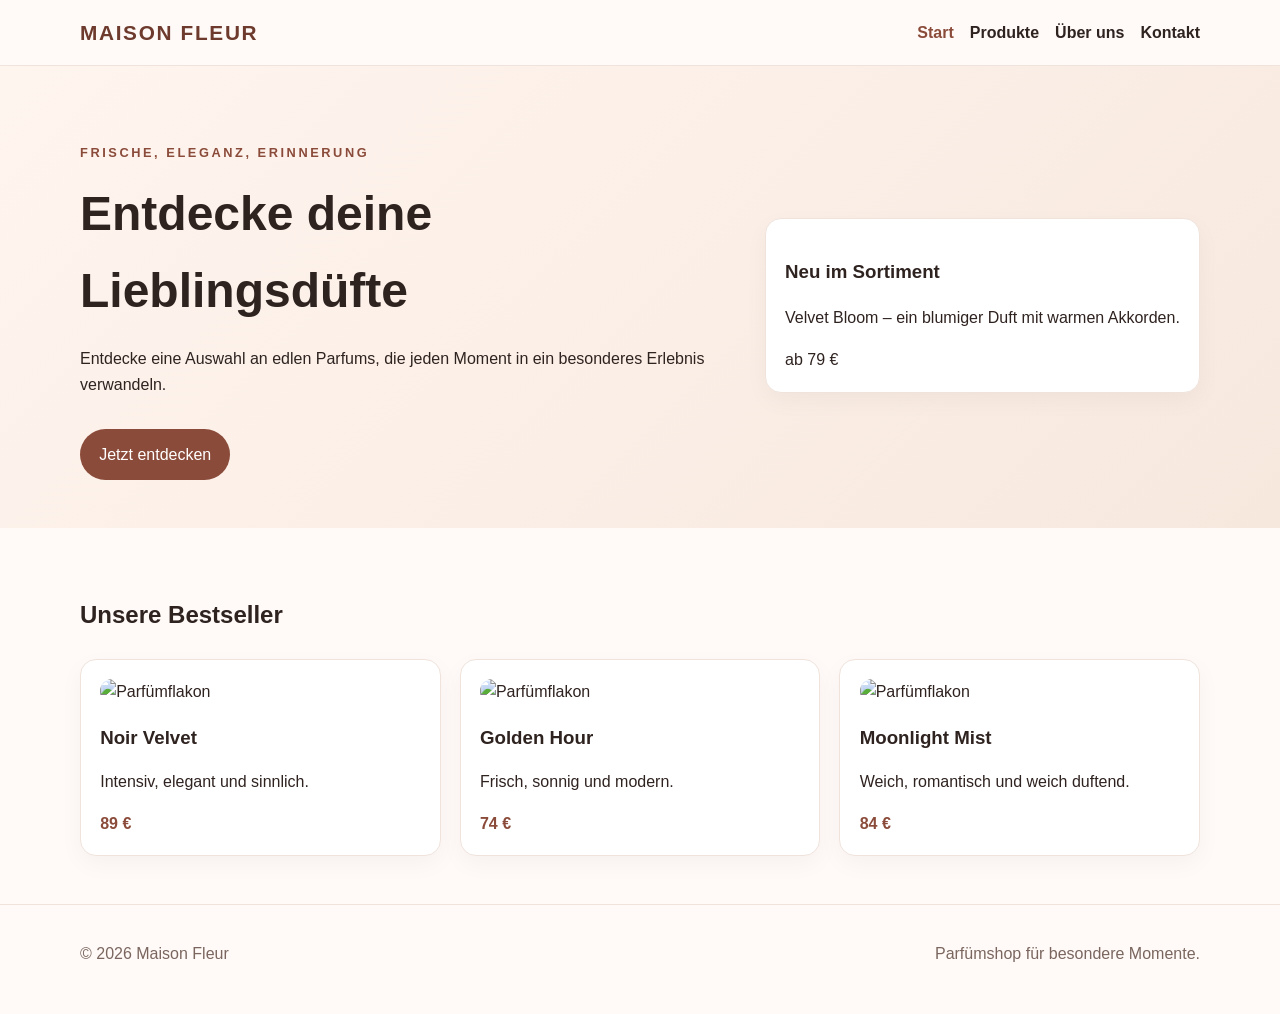
==== index.html @ 1e52252b "first" ====
<!DOCTYPE html>
<html lang="de">
  <head>
    <meta charset="UTF-8" />
    <meta name="viewport" content="width=device-width, initial-scale=1.0" />
    <title>Parfüm Shop | Startseite</title>
    <meta
      name="description"
      content="Ein einfacher Mehrseiten-Parfümshop mit eleganten Düften und einer schönen Produktübersicht."
    />
    <link rel="stylesheet" href="styles.css" />
  </head>
  <body>
    <header class="site-header">
      <div class="container nav-bar">
        <a href="index.html" class="logo">Maison Fleur</a>
        <button class="nav-toggle" aria-label="Menü öffnen" aria-expanded="false">
          ☰
        </button>
        <nav class="nav-links">
          <a href="index.html" class="active">Start</a>
          <a href="produkte.html">Produkte</a>
          <a href="ueber-uns.html">Über uns</a>
          <a href="kontakt.html">Kontakt</a>
        </nav>
      </div>
    </header>

    <main>
      <section class="hero">
        <div class="container hero-grid">
          <div>
            <p class="eyebrow">Frische, Eleganz, Erinnerung</p>
            <h1>Entdecke deine Lieblingsdüfte</h1>
            <p>
              Entdecke eine Auswahl an edlen Parfums, die jeden Moment in ein
              besonderes Erlebnis verwandeln.
            </p>
            <a class="btn btn-primary" href="produkte.html">Jetzt entdecken</a>
          </div>
          <div class="hero-card">
            <h3>Neu im Sortiment</h3>
            <p>Velvet Bloom – ein blumiger Duft mit warmen Akkorden.</p>
            <span class="price">ab 79 €</span>
          </div>
        </div>
      </section>

      <section class="container section">
        <h2>Unsere Bestseller</h2>
        <div class="card-grid">
          <article class="card">
            <img
              src="https://images.unsplash.com/photo-1592945403244-b3fbafd7f539?auto=format&fit=crop&w=900&q=80"
              alt="Parfümflakon"
            />
            <h3>Noir Velvet</h3>
            <p>Intensiv, elegant und sinnlich.</p>
            <span>89 €</span>
          </article>
          <article class="card">
            <img
              src="https://images.unsplash.com/photo-1617038260897-41a1f14a8ca0?auto=format&fit=crop&w=900&q=80"
              alt="Parfümflakon"
            />
            <h3>Golden Hour</h3>
            <p>Frisch, sonnig und modern.</p>
            <span>74 €</span>
          </article>
          <article class="card">
            <img
              src="https://images.unsplash.com/photo-1585386959984-a4155224a1ad?auto=format&fit=crop&w=900&q=80"
              alt="Parfümflakon"
            />
            <h3>Moonlight Mist</h3>
            <p>Weich, romantisch und weich duftend.</p>
            <span>84 €</span>
          </article>
        </div>
      </section>
    </main>

    <footer class="site-footer">
      <div class="container footer-content">
        <p>© <span id="year"></span> Maison Fleur</p>
        <p>Parfümshop für besondere Momente.</p>
      </div>
    </footer>

    <script src="script.js"></script>
  </body>
</html>
---- styles.css ----
:root {
  --bg: #fffaf7;
  --text: #2f2320;
  --primary: #8b4b3a;
  --primary-dark: #6d3a2d;
  --muted: #7a665f;
  --card: #ffffff;
  --border: #f0e3dc;
}

* {
  box-sizing: border-box;
}

body {
  margin: 0;
  font-family: Arial, Helvetica, sans-serif;
  background: var(--bg);
  color: var(--text);
  line-height: 1.6;
}

img {
  width: 100%;
  display: block;
  border-radius: 12px;
}

.container {
  width: min(1120px, 92%);
  margin: 0 auto;
}

.site-header {
  background: rgba(255, 250, 247, 0.95);
  border-bottom: 1px solid var(--border);
  position: sticky;
  top: 0;
  z-index: 10;
}

.nav-bar {
  display: flex;
  justify-content: space-between;
  align-items: center;
  padding: 1rem 0;
}

.logo {
  font-size: 1.3rem;
  font-weight: 700;
  color: var(--primary-dark);
  text-decoration: none;
  letter-spacing: 0.08em;
  text-transform: uppercase;
}

.nav-links {
  display: flex;
  gap: 1rem;
}

.nav-links a {
  text-decoration: none;
  color: var(--text);
  font-weight: 600;
}

.nav-links a.active,
.nav-links a:hover {
  color: var(--primary);
}

.nav-toggle {
  display: none;
  border: 0;
  background: transparent;
  font-size: 1.4rem;
  cursor: pointer;
}

.hero {
  padding: 4rem 0 3rem;
  background: linear-gradient(135deg, #fff5ef, #f7e8de);
}

.hero-grid {
  display: grid;
  grid-template-columns: 1.2fr 0.8fr;
  gap: 2rem;
  align-items: center;
}

.eyebrow {
  color: var(--primary);
  letter-spacing: 0.2em;
  text-transform: uppercase;
  font-weight: 700;
  font-size: 0.8rem;
}

.hero h1,
.section h1 {
  font-size: clamp(2rem, 4vw, 3rem);
  margin: 0 0 1rem;
}

.hero-card,
.card,
.info-box,
.contact-form {
  background: var(--card);
  border: 1px solid var(--border);
  border-radius: 16px;
  padding: 1.2rem;
  box-shadow: 0 8px 24px rgba(0, 0, 0, 0.04);
}

.btn {
  display: inline-block;
  padding: 0.8rem 1.2rem;
  border-radius: 999px;
  text-decoration: none;
  border: none;
  cursor: pointer;
  margin-top: 1rem;
}

.btn-primary {
  background: var(--primary);
  color: white;
}

.btn-primary:hover {
  background: var(--primary-dark);
}

.section {
  padding: 3rem 0;
}

.card-grid {
  display: grid;
  grid-template-columns: repeat(3, 1fr);
  gap: 1.2rem;
  margin-top: 1.5rem;
}

.card h3 {
  margin-bottom: 0.3rem;
}

.card span {
  color: var(--primary);
  font-weight: 700;
}

.intro-text {
  color: var(--muted);
}

.about-page p,
.contact-page p {
  max-width: 700px;
}

.info-box ul {
  padding-left: 1.2rem;
}

.contact-form {
  display: grid;
  gap: 1rem;
  max-width: 600px;
}

.contact-form label {
  display: grid;
  gap: 0.4rem;
  font-weight: 600;
}

.contact-form input,
.contact-form textarea {
  border: 1px solid var(--border);
  border-radius: 10px;
  padding: 0.8rem;
  font: inherit;
}

.form-message {
  min-height: 1.4rem;
  color: var(--primary-dark);
  font-weight: 600;
}

.site-footer {
  border-top: 1px solid var(--border);
  padding: 1.2rem 0 2rem;
  color: var(--muted);
}

.footer-content {
  display: flex;
  justify-content: space-between;
  flex-wrap: wrap;
  gap: 0.5rem;
}

@media (max-width: 768px) {
  .nav-toggle {
    display: block;
  }

  .nav-links {
    display: none;
    flex-direction: column;
    position: absolute;
    top: 60px;
    right: 4%;
    background: white;
    padding: 1rem;
    border: 1px solid var(--border);
    border-radius: 12px;
  }

  .nav-links.open {
    display: flex;
  }

  .hero-grid,
  .card-grid {
    grid-template-columns: 1fr;
  }
}
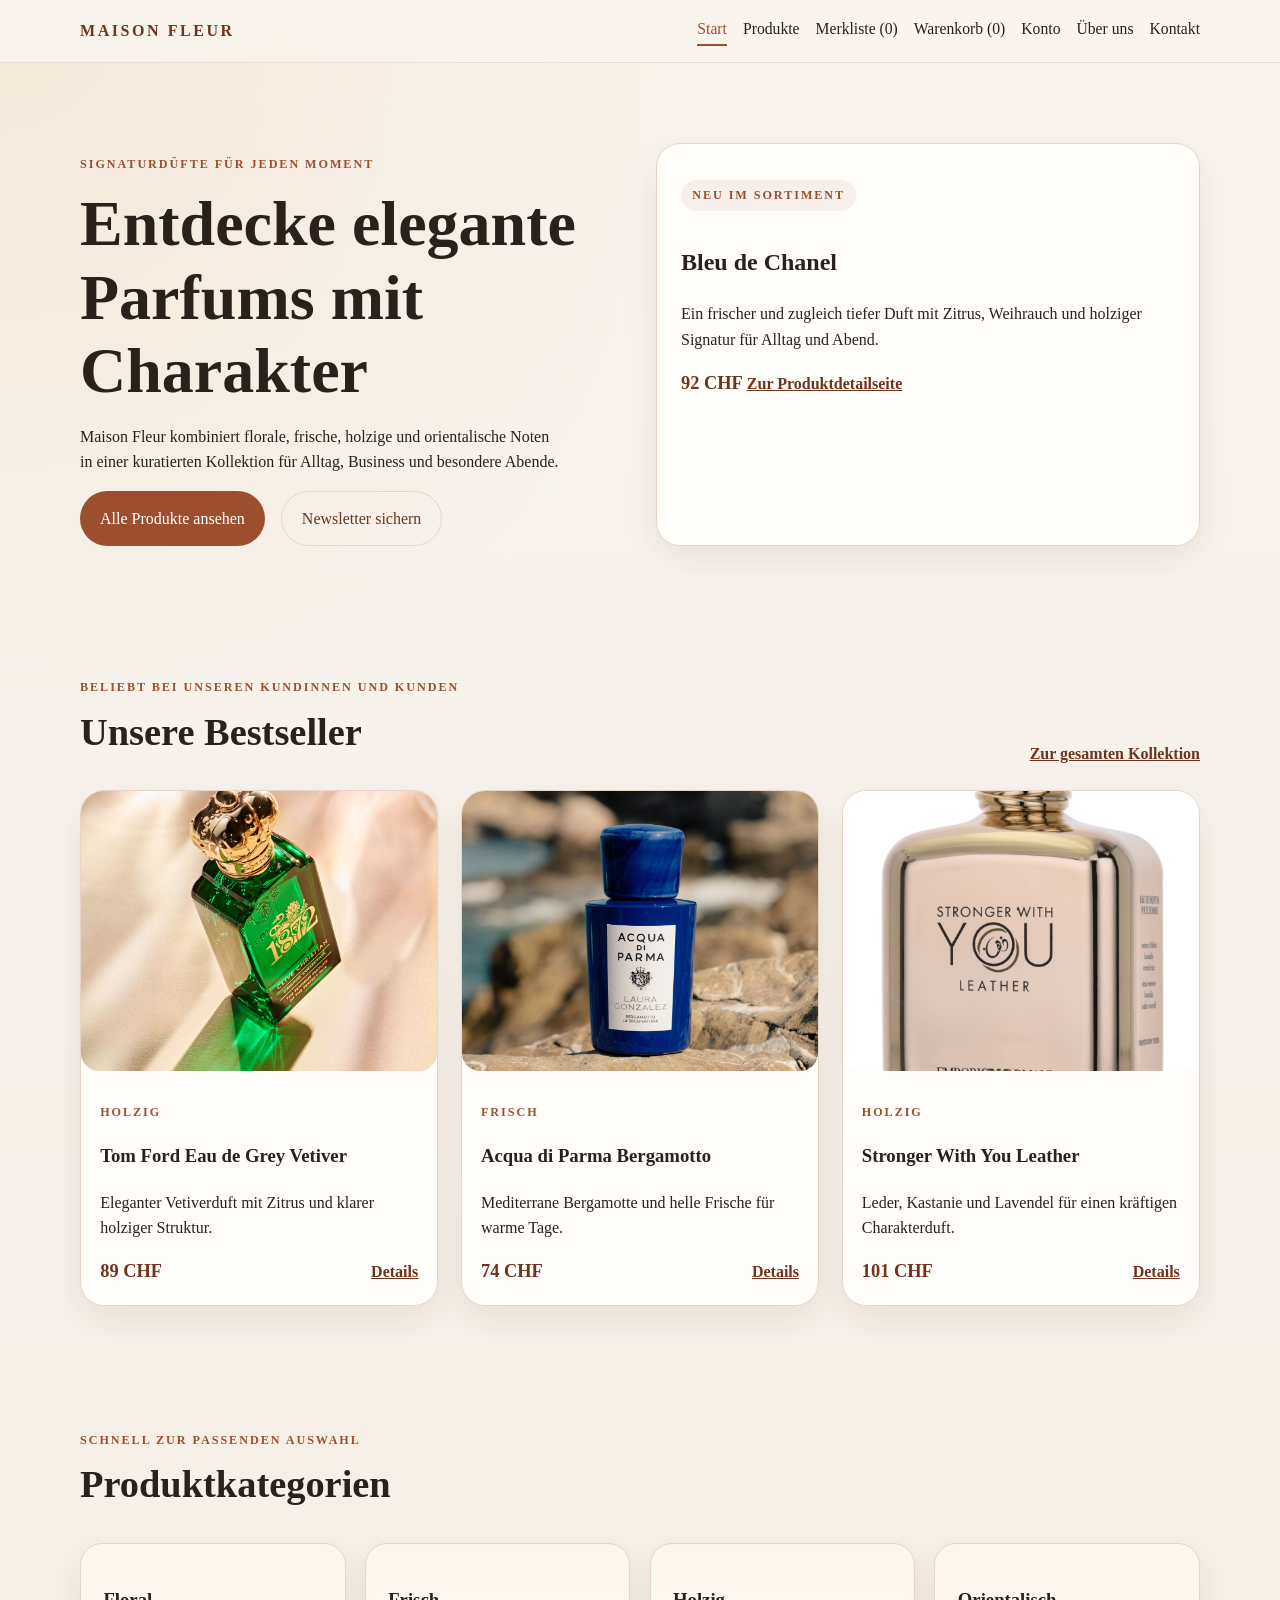
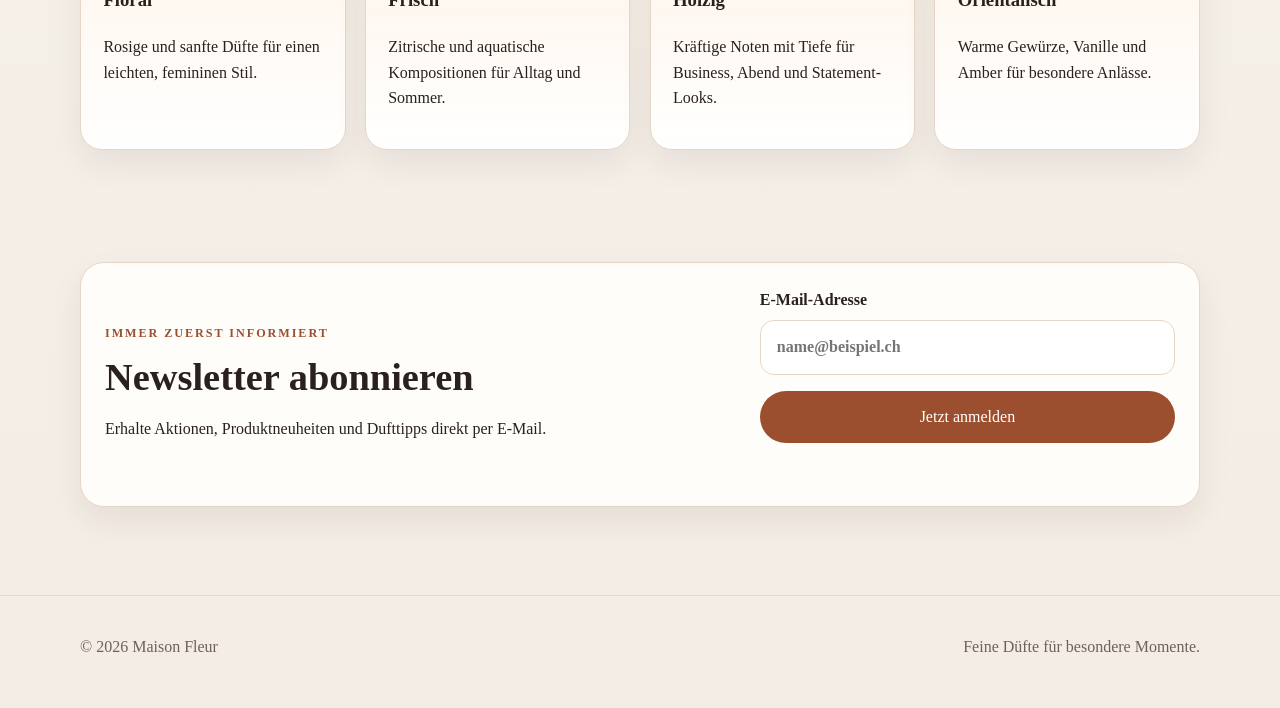
==== commit e800c06b: "ki doku, doku readme" ====
--- a/index.html
+++ b/index.html
@@ -3,10 +3,10 @@
   <head>
     <meta charset="UTF-8" />
     <meta name="viewport" content="width=device-width, initial-scale=1.0" />
-    <title>Parfüm Shop | Startseite</title>
+    <title>Maison Fleur | Startseite</title>
     <meta
       name="description"
-      content="Ein einfacher Mehrseiten-Parfümshop mit eleganten Düften und einer schönen Produktübersicht."
+      content="Maison Fleur präsentiert beliebte Düfte, Produktkategorien und eine Newsletter-Anmeldung für exklusive Aktionen."
     />
     <link rel="stylesheet" href="styles.css" />
   </head>
@@ -15,11 +15,14 @@
       <div class="container nav-bar">
         <a href="index.html" class="logo">Maison Fleur</a>
         <button class="nav-toggle" aria-label="Menü öffnen" aria-expanded="false">
-          ☰
+          &#9776;
         </button>
         <nav class="nav-links">
           <a href="index.html" class="active">Start</a>
           <a href="produkte.html">Produkte</a>
+          <a href="wishlist.html">Merkliste (<span data-wishlist-count>0</span>)</a>
+          <a href="cart.html">Warenkorb (<span data-cart-count>0</span>)</a>
+          <a href="account.html">Konto</a>
           <a href="ueber-uns.html">Über uns</a>
           <a href="kontakt.html">Kontakt</a>
         </nav>
@@ -30,63 +33,135 @@
       <section class="hero">
         <div class="container hero-grid">
           <div>
-            <p class="eyebrow">Frische, Eleganz, Erinnerung</p>
-            <h1>Entdecke deine Lieblingsdüfte</h1>
+            <p class="eyebrow">Signaturdüfte für jeden Moment</p>
+            <h1>Entdecke elegante Parfums mit Charakter</h1>
+            <p class="hero-copy">
+              Maison Fleur kombiniert florale, frische, holzige und orientalische
+              Noten in einer kuratierten Kollektion für Alltag, Business und
+              besondere Abende.
+            </p>
+            <div class="hero-actions">
+              <a class="btn btn-primary" href="produkte.html">Alle Produkte ansehen</a>
+              <a class="btn btn-secondary" href="#newsletter">Newsletter sichern</a>
+            </div>
+          </div>
+          <aside class="hero-card">
+            <p class="badge">Neu im Sortiment</p>
+            <h2>Bleu de Chanel</h2>
             <p>
-              Entdecke eine Auswahl an edlen Parfums, die jeden Moment in ein
-              besonderes Erlebnis verwandeln.
+              Ein frischer und zugleich tiefer Duft mit Zitrus, Weihrauch und
+              holziger Signatur für Alltag und Abend.
             </p>
-            <a class="btn btn-primary" href="produkte.html">Jetzt entdecken</a>
-          </div>
-          <div class="hero-card">
-            <h3>Neu im Sortiment</h3>
-            <p>Velvet Bloom – ein blumiger Duft mit warmen Akkorden.</p>
-            <span class="price">ab 79 €</span>
-          </div>
+            <span class="price">92 CHF</span>
+            <a class="text-link" href="detail.html?id=bleu-de-chanel">Zur Produktdetailseite</a>
+          </aside>
         </div>
       </section>
 
       <section class="container section">
-        <h2>Unsere Bestseller</h2>
+        <div class="section-head">
+          <div>
+            <p class="eyebrow">Beliebt bei unseren Kundinnen und Kunden</p>
+            <h2>Unsere Bestseller</h2>
+          </div>
+          <a class="text-link" href="produkte.html">Zur gesamten Kollektion</a>
+        </div>
         <div class="card-grid">
-          <article class="card">
-            <img
-              src="https://images.unsplash.com/photo-1592945403244-b3fbafd7f539?auto=format&fit=crop&w=900&q=80"
-              alt="Parfümflakon"
-            />
-            <h3>Noir Velvet</h3>
-            <p>Intensiv, elegant und sinnlich.</p>
-            <span>89 €</span>
+          <article class="card product-card">
+            <img src="images/r9qDjWnWLxVu9YA94BA62E.jpg" alt="Tom Ford Eau de Grey Vetiver" />
+            <div class="card-body">
+              <p class="card-category">Holzig</p>
+              <h3>Tom Ford Eau de Grey Vetiver</h3>
+              <p>Eleganter Vetiverduft mit Zitrus und klarer holziger Struktur.</p>
+              <div class="card-meta">
+                <span>89 CHF</span>
+                <a class="text-link" href="detail.html?id=tom-ford-grey-vetiver">Details</a>
+              </div>
+            </div>
           </article>
-          <article class="card">
-            <img
-              src="https://images.unsplash.com/photo-1617038260897-41a1f14a8ca0?auto=format&fit=crop&w=900&q=80"
-              alt="Parfümflakon"
-            />
-            <h3>Golden Hour</h3>
-            <p>Frisch, sonnig und modern.</p>
-            <span>74 €</span>
+          <article class="card product-card">
+            <img src="images/2400x2400px S4_0874 NOgrana.jpg" alt="Acqua di Parma Bergamotto di Calabria La Spugnatura" />
+            <div class="card-body">
+              <p class="card-category">Frisch</p>
+              <h3>Acqua di Parma Bergamotto</h3>
+              <p>Mediterrane Bergamotte und helle Frische für warme Tage.</p>
+              <div class="card-meta">
+                <span>74 CHF</span>
+                <a class="text-link" href="detail.html?id=acqua-di-parma-bergamotto">Details</a>
+              </div>
+            </div>
           </article>
-          <article class="card">
-            <img
-              src="https://images.unsplash.com/photo-1585386959984-a4155224a1ad?auto=format&fit=crop&w=900&q=80"
-              alt="Parfümflakon"
-            />
-            <h3>Moonlight Mist</h3>
-            <p>Weich, romantisch und weich duftend.</p>
-            <span>84 €</span>
+          <article class="card product-card">
+            <img src="images/armani-stronger-with-you-leather.png" alt="Emporio Armani Stronger With You Leather" />
+            <div class="card-body">
+              <p class="card-category">Holzig</p>
+              <h3>Stronger With You Leather</h3>
+              <p>Leder, Kastanie und Lavendel für einen kräftigen Charakterduft.</p>
+              <div class="card-meta">
+                <span>101 CHF</span>
+                <a class="text-link" href="detail.html?id=armani-stronger-with-you-leather">Details</a>
+              </div>
+            </div>
           </article>
+        </div>
+      </section>
+
+      <section class="container section">
+        <div class="section-head">
+          <div>
+            <p class="eyebrow">Schnell zur passenden Auswahl</p>
+            <h2>Produktkategorien</h2>
+          </div>
+        </div>
+        <div class="category-grid">
+          <a class="category-card" href="produkte.html?category=Floral">
+            <h3>Floral</h3>
+            <p>Rosige und sanfte Düfte für einen leichten, femininen Stil.</p>
+          </a>
+          <a class="category-card" href="produkte.html?category=Frisch">
+            <h3>Frisch</h3>
+            <p>Zitrische und aquatische Kompositionen für Alltag und Sommer.</p>
+          </a>
+          <a class="category-card" href="produkte.html?category=Holzig">
+            <h3>Holzig</h3>
+            <p>Kräftige Noten mit Tiefe für Business, Abend und Statement-Looks.</p>
+          </a>
+          <a class="category-card" href="produkte.html?category=Orientalisch">
+            <h3>Orientalisch</h3>
+            <p>Warme Gewürze, Vanille und Amber für besondere Anlässe.</p>
+          </a>
+        </div>
+      </section>
+
+      <section class="container section">
+        <div class="newsletter-panel" id="newsletter">
+          <div>
+            <p class="eyebrow">Immer zuerst informiert</p>
+            <h2>Newsletter abonnieren</h2>
+            <p>
+              Erhalte Aktionen, Produktneuheiten und Dufttipps direkt per E-Mail.
+            </p>
+          </div>
+          <form id="newsletterForm" class="newsletter-form">
+            <label>
+              E-Mail-Adresse
+              <input type="email" name="newsletterEmail" placeholder="name@beispiel.ch" required />
+            </label>
+            <button class="btn btn-primary" type="submit">Jetzt anmelden</button>
+            <p id="newsletterMessage" class="form-message"></p>
+          </form>
         </div>
       </section>
     </main>
 
     <footer class="site-footer">
       <div class="container footer-content">
-        <p>© <span id="year"></span> Maison Fleur</p>
-        <p>Parfümshop für besondere Momente.</p>
+        <p>&copy; <span id="year"></span> Maison Fleur</p>
+        <p>Feine Düfte für besondere Momente.</p>
       </div>
     </footer>
 
+    <script src="data.js"></script>
     <script src="script.js"></script>
   </body>
 </html>
--- a/styles.css
+++ b/styles.css
@@ -1,21 +1,28 @@
 :root {
-  --bg: #fffaf7;
-  --text: #2f2320;
-  --primary: #8b4b3a;
-  --primary-dark: #6d3a2d;
-  --muted: #7a665f;
-  --card: #ffffff;
-  --border: #f0e3dc;
+  --bg: #f6f1ea;
+  --surface: #fffdf9;
+  --text: #2a211d;
+  --muted: #70615a;
+  --primary: #9c4f2f;
+  --primary-dark: #6f341d;
+  --border: #e7d6c7;
+  --shadow: 0 14px 32px rgba(78, 42, 24, 0.08);
 }
 
 * {
   box-sizing: border-box;
 }
 
+html {
+  scroll-behavior: smooth;
+}
+
 body {
   margin: 0;
-  font-family: Arial, Helvetica, sans-serif;
-  background: var(--bg);
+  font-family: Georgia, "Times New Roman", serif;
+  background:
+    radial-gradient(circle at top left, rgba(217, 181, 125, 0.18), transparent 28%),
+    linear-gradient(180deg, #f9f4ee 0%, #f3ede5 100%);
   color: var(--text);
   line-height: 1.6;
 }
@@ -23,7 +30,12 @@
 img {
   width: 100%;
   display: block;
-  border-radius: 12px;
+  border-radius: 18px;
+  object-fit: cover;
+}
+
+a {
+  color: inherit;
 }
 
 .container {
@@ -32,204 +44,467 @@
 }
 
 .site-header {
-  background: rgba(255, 250, 247, 0.95);
-  border-bottom: 1px solid var(--border);
   position: sticky;
   top: 0;
-  z-index: 10;
+  z-index: 20;
+  backdrop-filter: blur(14px);
+  background: rgba(249, 244, 238, 0.9);
+  border-bottom: 1px solid rgba(156, 79, 47, 0.12);
 }
 
 .nav-bar {
   display: flex;
+  align-items: center;
   justify-content: space-between;
+  gap: 1rem;
+  padding: 1rem 0;
+}
+
+.logo {
+  text-decoration: none;
+  text-transform: uppercase;
+  letter-spacing: 0.16em;
+  font-weight: 700;
+  color: var(--primary-dark);
+}
+
+.nav-links {
+  display: flex;
   align-items: center;
-  padding: 1rem 0;
-}
-
-.logo {
-  font-size: 1.3rem;
-  font-weight: 700;
-  color: var(--primary-dark);
-  text-decoration: none;
-  letter-spacing: 0.08em;
-  text-transform: uppercase;
-}
-
-.nav-links {
-  display: flex;
-  gap: 1rem;
+  gap: 1rem;
+  flex-wrap: wrap;
 }
 
 .nav-links a {
   text-decoration: none;
-  color: var(--text);
-  font-weight: 600;
-}
-
-.nav-links a.active,
-.nav-links a:hover {
+  font-size: 0.98rem;
+  padding-bottom: 0.2rem;
+  border-bottom: 2px solid transparent;
+}
+
+.nav-links a:hover,
+.nav-links a.active {
   color: var(--primary);
+  border-color: var(--primary);
 }
 
 .nav-toggle {
   display: none;
   border: 0;
   background: transparent;
-  font-size: 1.4rem;
+  font-size: 1.7rem;
+  color: var(--primary-dark);
   cursor: pointer;
 }
 
 .hero {
-  padding: 4rem 0 3rem;
-  background: linear-gradient(135deg, #fff5ef, #f7e8de);
-}
-
-.hero-grid {
+  padding: 5rem 0 4rem;
+}
+
+.hero-grid,
+.content-grid,
+.detail-layout,
+.cart-layout,
+.account-layout {
+  display: grid;
+  grid-template-columns: repeat(2, minmax(0, 1fr));
+  gap: 2rem;
+}
+
+.hero-copy {
+  max-width: 60ch;
+}
+
+.hero-actions,
+.action-row,
+.cart-controls {
+  display: flex;
+  flex-wrap: wrap;
+  gap: 1rem;
+}
+
+.hero-card,
+.card,
+.info-box,
+.contact-form,
+.newsletter-panel,
+.filter-panel,
+.order-form,
+.team-card {
+  background: var(--surface);
+  border: 1px solid var(--border);
+  border-radius: 24px;
+  box-shadow: var(--shadow);
+}
+
+.hero-card,
+.info-box,
+.newsletter-panel,
+.filter-panel,
+.contact-form,
+.order-form,
+.team-card {
+  padding: 1.5rem;
+}
+
+.section {
+  padding: 3.5rem 0;
+}
+
+.section-head {
+  display: flex;
+  justify-content: space-between;
+  align-items: end;
+  gap: 1rem;
+  margin-bottom: 1.5rem;
+}
+
+.hero h1,
+.section h1 {
+  font-size: clamp(2.2rem, 5vw, 4rem);
+}
+
+.section h2 {
+  font-size: clamp(1.6rem, 3vw, 2.4rem);
+}
+
+.section h1,
+.section h2,
+.hero h1 {
+  margin: 0 0 0.8rem;
+  line-height: 1.15;
+}
+
+.eyebrow,
+.badge,
+.card-category {
+  text-transform: uppercase;
+  letter-spacing: 0.16em;
+  font-size: 0.76rem;
+  color: var(--primary);
+  font-weight: 700;
+}
+
+.badge {
+  display: inline-block;
+  padding: 0.35rem 0.7rem;
+  border-radius: 999px;
+  background: rgba(156, 79, 47, 0.08);
+}
+
+.btn {
+  display: inline-flex;
+  align-items: center;
+  justify-content: center;
+  padding: 0.85rem 1.25rem;
+  border: 0;
+  border-radius: 999px;
+  font: inherit;
+  text-decoration: none;
+  cursor: pointer;
+}
+
+.btn-primary {
+  background: var(--primary);
+  color: #fff;
+}
+
+.btn-primary:hover {
+  background: var(--primary-dark);
+}
+
+.btn-secondary {
+  background: transparent;
+  color: var(--primary-dark);
+  border: 1px solid var(--border);
+}
+
+.text-link {
+  color: var(--primary-dark);
+  font-weight: 700;
+}
+
+.price,
+.detail-price,
+.card-meta span {
+  color: var(--primary-dark);
+  font-size: 1.15rem;
+  font-weight: 700;
+}
+
+.card-grid {
+  display: grid;
+  grid-template-columns: repeat(3, minmax(0, 1fr));
+  gap: 1.4rem;
+}
+
+.category-grid {
+  display: grid;
+  grid-template-columns: repeat(4, minmax(0, 1fr));
+  gap: 1.2rem;
+}
+
+.category-card {
+  display: block;
+  text-decoration: none;
+  padding: 1.4rem;
+  background: linear-gradient(180deg, rgba(255, 246, 236, 0.95), rgba(255, 255, 255, 0.98));
+  border: 1px solid var(--border);
+  border-radius: 22px;
+  box-shadow: var(--shadow);
+}
+
+.product-card {
+  overflow: hidden;
+  padding: 0;
+}
+
+.product-card img {
+  height: 280px;
+}
+
+.card-body {
+  padding: 1.2rem;
+}
+
+.card-meta {
+  display: flex;
+  justify-content: space-between;
+  align-items: center;
+  gap: 1rem;
+}
+
+.newsletter-panel {
   display: grid;
   grid-template-columns: 1.2fr 0.8fr;
   gap: 2rem;
   align-items: center;
 }
 
-.eyebrow {
-  color: var(--primary);
-  letter-spacing: 0.2em;
-  text-transform: uppercase;
+.newsletter-form,
+.contact-form,
+.order-form {
+  display: grid;
+  gap: 1rem;
+}
+
+.filter-panel {
+  margin-bottom: 1.5rem;
+}
+
+.filter-actions {
+  display: flex;
+  flex-wrap: wrap;
+  gap: 0.8rem;
+}
+
+.filter-btn {
+  border: 1px solid var(--border);
+  background: #fff;
+  color: var(--text);
+  border-radius: 999px;
+  padding: 0.75rem 1rem;
+  font: inherit;
+  cursor: pointer;
+}
+
+.filter-btn.active,
+.filter-btn:hover {
+  background: var(--primary);
+  color: #fff;
+  border-color: var(--primary);
+}
+
+.result-count {
+  margin-bottom: 1rem;
+  color: var(--muted);
+}
+
+.detail-layout,
+.detail-media,
+.detail-content,
+.cart-items,
+.cart-summary {
+  align-items: start;
+  display: grid;
+  gap: 1.2rem;
+}
+
+.note-list {
+  display: flex;
+  flex-wrap: wrap;
+  gap: 0.7rem;
+}
+
+.note-list span {
+  padding: 0.5rem 0.8rem;
+  border-radius: 999px;
+  background: rgba(156, 79, 47, 0.08);
+  color: var(--primary-dark);
+}
+
+.team-list {
+  display: grid;
+  gap: 1rem;
+}
+
+.cart-item {
+  display: grid;
+  grid-template-columns: 180px 1fr;
+  gap: 1rem;
+  padding: 1rem;
+}
+
+.cart-item img {
+  height: 180px;
+}
+
+.cart-item-body {
+  display: grid;
+  gap: 0.75rem;
+}
+
+label {
+  display: grid;
+  gap: 0.45rem;
   font-weight: 700;
-  font-size: 0.8rem;
-}
-
-.hero h1,
-.section h1 {
-  font-size: clamp(2rem, 4vw, 3rem);
-  margin: 0 0 1rem;
-}
-
-.hero-card,
-.card,
-.info-box,
-.contact-form {
-  background: var(--card);
+}
+
+input,
+textarea,
+select {
+  width: 100%;
   border: 1px solid var(--border);
-  border-radius: 16px;
-  padding: 1.2rem;
-  box-shadow: 0 8px 24px rgba(0, 0, 0, 0.04);
-}
-
-.btn {
-  display: inline-block;
-  padding: 0.8rem 1.2rem;
-  border-radius: 999px;
-  text-decoration: none;
-  border: none;
-  cursor: pointer;
-  margin-top: 1rem;
-}
-
-.btn-primary {
-  background: var(--primary);
-  color: white;
-}
-
-.btn-primary:hover {
-  background: var(--primary-dark);
-}
-
-.section {
-  padding: 3rem 0;
-}
-
-.card-grid {
-  display: grid;
-  grid-template-columns: repeat(3, 1fr);
-  gap: 1.2rem;
-  margin-top: 1.5rem;
-}
-
-.card h3 {
-  margin-bottom: 0.3rem;
-}
-
-.card span {
-  color: var(--primary);
-  font-weight: 700;
-}
-
-.intro-text {
-  color: var(--muted);
-}
-
+  border-radius: 14px;
+  padding: 0.85rem 1rem;
+  background: #fff;
+  font: inherit;
+  color: var(--text);
+}
+
+.intro-text,
 .about-page p,
 .contact-page p {
-  max-width: 700px;
-}
-
-.info-box ul {
-  padding-left: 1.2rem;
-}
-
-.contact-form {
-  display: grid;
-  gap: 1rem;
-  max-width: 600px;
-}
-
-.contact-form label {
-  display: grid;
-  gap: 0.4rem;
-  font-weight: 600;
-}
-
-.contact-form input,
-.contact-form textarea {
-  border: 1px solid var(--border);
-  border-radius: 10px;
-  padding: 0.8rem;
-  font: inherit;
+  max-width: 70ch;
+  color: var(--muted);
 }
 
 .form-message {
   min-height: 1.4rem;
-  color: var(--primary-dark);
-  font-weight: 600;
+  margin: 0;
+  color: var(--primary-dark);
+  font-weight: 700;
 }
 
 .site-footer {
-  border-top: 1px solid var(--border);
-  padding: 1.2rem 0 2rem;
+  margin-top: 2rem;
+  padding: 1.4rem 0 2rem;
+  border-top: 1px solid rgba(156, 79, 47, 0.14);
   color: var(--muted);
 }
 
 .footer-content {
   display: flex;
   justify-content: space-between;
+  gap: 1rem;
   flex-wrap: wrap;
-  gap: 0.5rem;
+}
+
+@media (max-width: 992px) {
+  .card-grid,
+  .category-grid {
+    grid-template-columns: repeat(2, minmax(0, 1fr));
+  }
+
+  .hero-grid,
+  .newsletter-panel,
+  .content-grid,
+  .detail-layout,
+  .cart-layout,
+  .account-layout {
+    grid-template-columns: 1fr;
+  }
 }
 
 @media (max-width: 768px) {
+  .hero {
+    padding: 4rem 0 3rem;
+  }
+
+  .section {
+    padding: 3rem 0;
+  }
+
   .nav-toggle {
     display: block;
   }
 
   .nav-links {
     display: none;
+    position: absolute;
+    right: 4%;
+    top: 72px;
+    width: min(300px, 88vw);
+    padding: 1rem;
+    border-radius: 20px;
+    border: 1px solid var(--border);
+    background: rgba(255, 253, 249, 0.98);
+    box-shadow: var(--shadow);
     flex-direction: column;
-    position: absolute;
-    top: 60px;
-    right: 4%;
-    background: white;
-    padding: 1rem;
-    border: 1px solid var(--border);
-    border-radius: 12px;
+    align-items: flex-start;
   }
 
   .nav-links.open {
     display: flex;
   }
 
-  .hero-grid,
-  .card-grid {
+  .card-grid,
+  .category-grid,
+  .cart-item {
     grid-template-columns: 1fr;
   }
-}
+
+  .section-head,
+  .card-meta,
+  .action-row,
+  .cart-controls {
+    flex-direction: column;
+    align-items: flex-start;
+  }
+}
+
+@media (max-width: 480px) {
+  .container {
+    width: 94%;
+  }
+
+  .hero h1,
+  .section h1 {
+    font-size: clamp(1.9rem, 9vw, 2.6rem);
+  }
+
+  .section h2 {
+    font-size: clamp(1.4rem, 7vw, 2rem);
+  }
+
+  .hero-card,
+  .info-box,
+  .newsletter-panel,
+  .filter-panel,
+  .contact-form,
+  .order-form,
+  .team-card {
+    padding: 1.1rem;
+    border-radius: 18px;
+  }
+
+  .product-card img,
+  .cart-item img {
+    height: 240px;
+  }
+
+  .btn,
+  .filter-btn {
+    width: 100%;
+  }
+}
